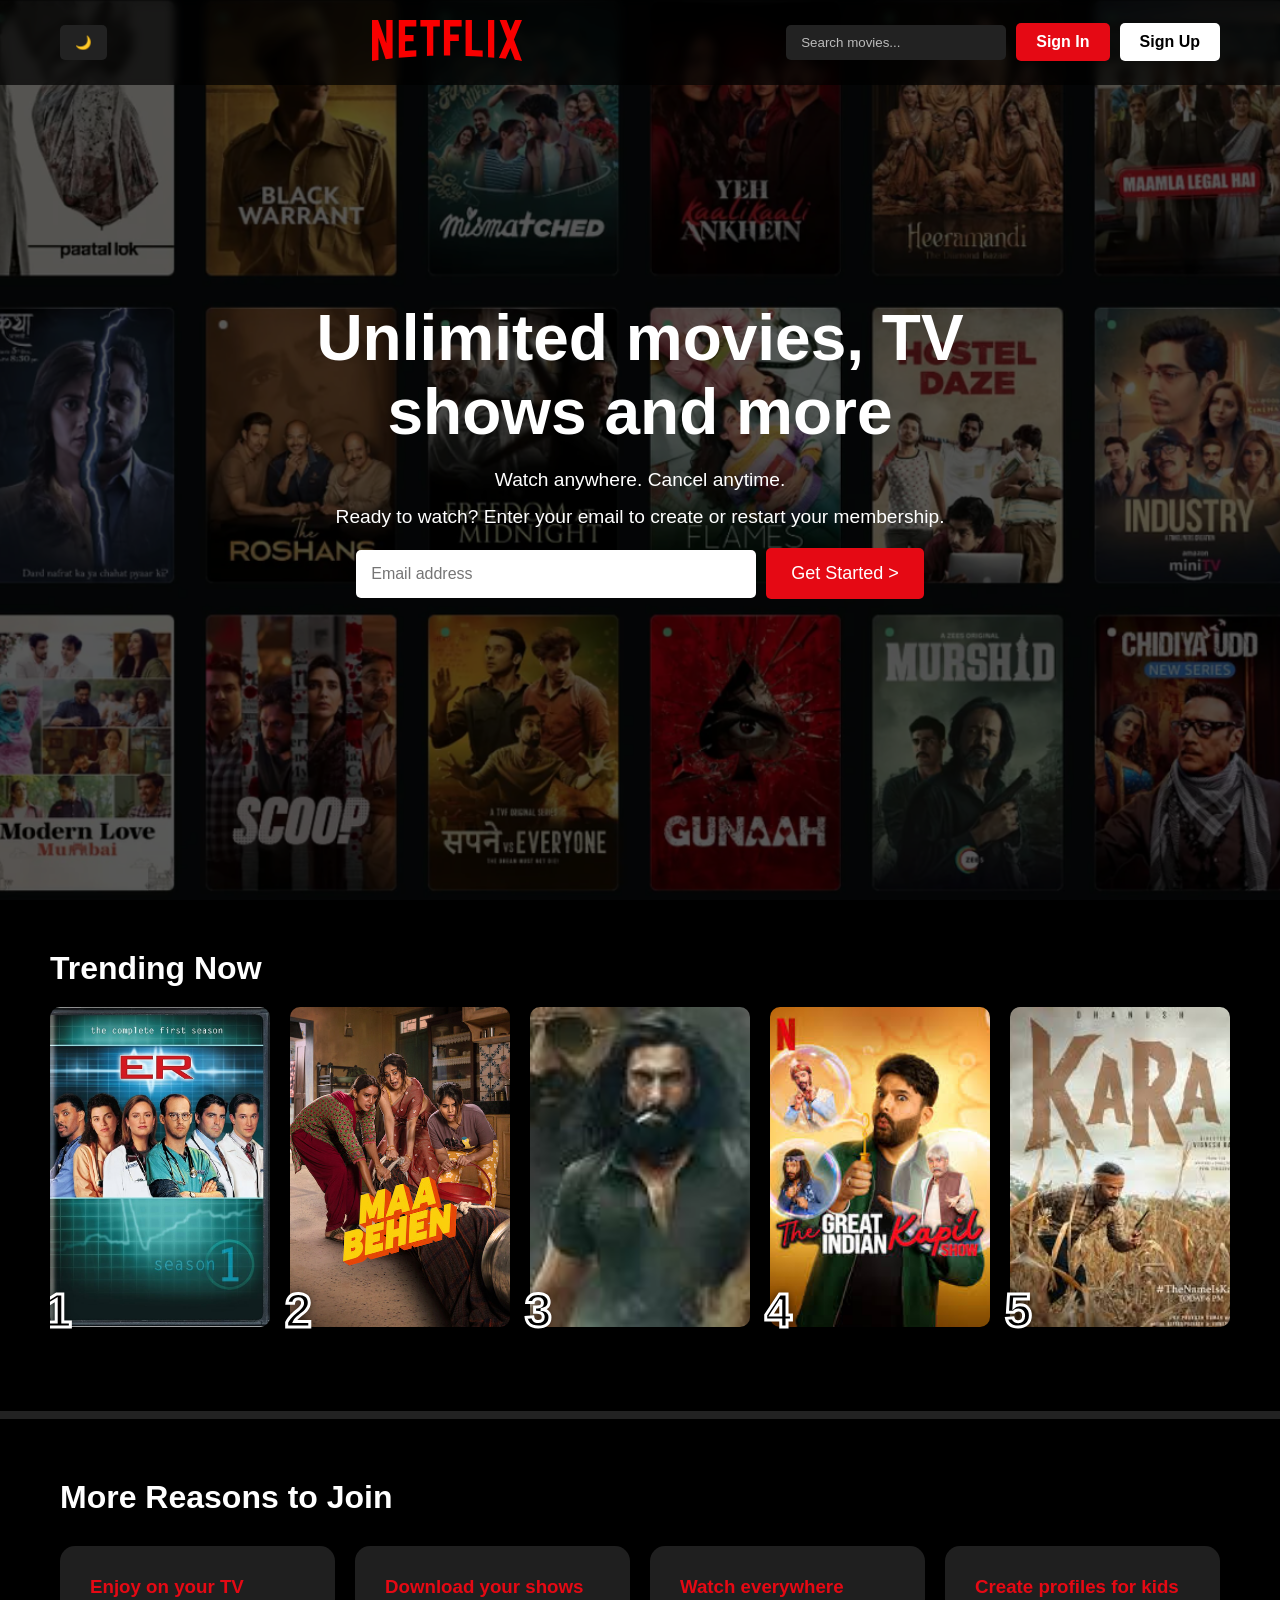
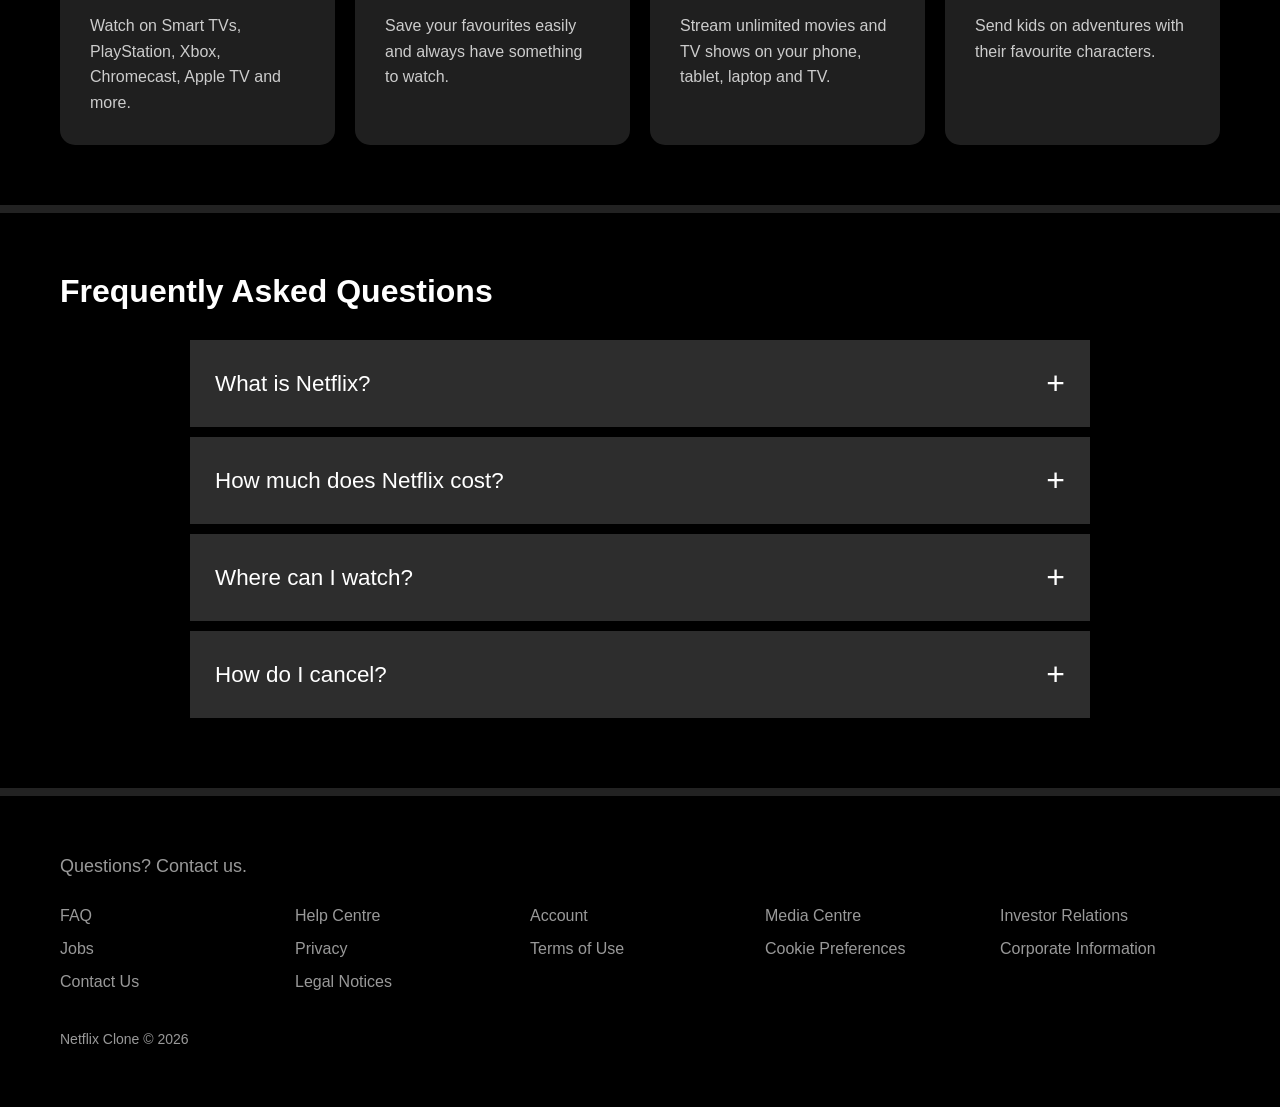
==== index.html @ 56bf60d0 "added new file" ====
<!DOCTYPE html>
<html lang="en">

<head>
    <meta charset="UTF-8">
    <meta name="viewport" content="width=device-width, initial-scale=1.0">

    <title>Netflix Clone</title>

    <link rel="stylesheet" href="style.css">
</head>

<body>

    <!-- Navbar -->

    <nav>
        <button id="themeToggle">
            🌙
        </button>

        <div class="logo">
            <img src="logo.svg">
        </div>

        <div class="right-section">

            <input type="text" id="searchInput" placeholder="Search movies...">

            <a href="signin.html" class="signin">
                Sign In
            </a>

            <a href="signup.html" class="signup">
                Sign Up
            </a>

        </div>

    </nav>

    <!-- Hero Section -->

    <section class="hero">

        <div class="overlay"></div>

        <div class="hero-content">

            <h1>
                Unlimited movies, TV shows and more
            </h1>

            <p>
                Watch anywhere. Cancel anytime.
            </p>

            <p>
                Ready to watch? Enter your email to create or restart your membership.
            </p>

            <div class="email-box">

                <input type="email" placeholder="Email address">

                <button>
                    Get Started >
                </button>

            </div>

        </div>

    </section>

    <!-- Movies Section -->

    <section class="movies-section">

        <h2>Trending Now</h2>

        <div class="movies">
            <div class="movies">

                <div class="movie-card" data-title="ER">
                    <span class="rank">1</span>
                    <img src="movie1.jpg">
                </div>

                <div class="movie-card" data-title="Maa behen">
                    <span class="rank">2</span>
                    <img src="movie2.jpg">
                </div>

                <div class="movie-card" data-title="dhurandar">
                    <span class="rank">3</span>
                    <img src="dhurandar.jpg">
                </div>

                <div class="movie-card" data-title="kapil">
                    <span class="rank">4</span>
                    <img src="kapil.jpg">
                </div>

                <div class="movie-card" data-title="kara">
                    <span class="rank">5</span>
                    <img src="kara.jpg">
                </div>

                <div class="movie-card" data-title="Teach you a lesson">
                    <span class="rank">6</span>
                    <img src="tyal.jpg">
                </div>

                <div class="movie-card" data-title="youth">
                    <span class="rank">7</span>
                    <img src="youth.jpg">
                </div>

            </div>
        </div>


    </section>
    <!-- More Reasons to Join -->

    <section class="reasons-section">

        <h2>More Reasons to Join</h2>

        <div class="reasons-container">

            <div class="reason-card">
                <h3>Enjoy on your TV</h3>
                <p>
                    Watch on Smart TVs, PlayStation, Xbox,
                    Chromecast, Apple TV and more.
                </p>
            </div>

            <div class="reason-card">
                <h3>Download your shows</h3>
                <p>
                    Save your favourites easily and
                    always have something to watch.
                </p>
            </div>

            <div class="reason-card">
                <h3>Watch everywhere</h3>
                <p>
                    Stream unlimited movies and TV
                    shows on your phone, tablet,
                    laptop and TV.
                </p>
            </div>

            <div class="reason-card">
                <h3>Create profiles for kids</h3>
                <p>
                    Send kids on adventures with
                    their favourite characters.
                </p>
            </div>

        </div>

    </section>


    <!-- FAQ Section -->

    <section class="faq-section">

        <h2>Frequently Asked Questions</h2>

        <div class="faq">

            <div class="faq-item">

                <button class="faq-question">
                    What is Netflix?
                    <span>+</span>
                </button>

                <div class="faq-answer">
                    <p>
                        Netflix is a streaming service that offers movies,
                        TV shows, documentaries and more.
                    </p>
                </div>

            </div>

            <div class="faq-item">

                <button class="faq-question">
                    How much does Netflix cost?
                    <span>+</span>
                </button>

                <div class="faq-answer">
                    <p>
                        Watch Netflix on your smartphone, TV, laptop,
                        and tablet for one fixed monthly fee.
                    </p>
                </div>

            </div>

            <div class="faq-item">

                <button class="faq-question">
                    Where can I watch?
                    <span>+</span>
                </button>

                <div class="faq-answer">
                    <p>
                        Watch anywhere, anytime on an unlimited number
                        of devices.
                    </p>
                </div>

            </div>

            <div class="faq-item">

                <button class="faq-question">
                    How do I cancel?
                    <span>+</span>
                </button>

                <div class="faq-answer">
                    <p>
                        Netflix is flexible. There are no contracts and
                        no cancellation fees.
                    </p>
                </div>

            </div>

        </div>

    </section>

    <!-- Footer -->

    <footer>

        <p class="footer-top">
            Questions? Contact us.
        </p>

        <div class="footer-links">

            <a href="#">FAQ</a>
            <a href="#">Help Centre</a>
            <a href="#">Account</a>
            <a href="#">Media Centre</a>

            <a href="#">Investor Relations</a>
            <a href="#">Jobs</a>
            <a href="#">Privacy</a>
            <a href="#">Terms of Use</a>

            <a href="#">Cookie Preferences</a>
            <a href="#">Corporate Information</a>
            <a href="#">Contact Us</a>
            <a href="#">Legal Notices</a>

        </div>

        <p class="footer-bottom">
            Netflix Clone © 2026
        </p>

    </footer>

    <script src="script.js"></script>
</body>

</html>
---- style.css ----
* {
    margin: 0;
    padding: 0;
    box-sizing: border-box;
    font-family: Arial, sans-serif;
}

body {
    background: #000;
    color: white;
    overflow-x: hidden;
}

/* NAVBAR */

nav {
    position: fixed;
    top: 0;
    left: 0;
    width: 100%;
    padding: 20px 60px;

    display: flex;
    justify-content: space-between;
    align-items: center;

    z-index: 1000;

    background: rgba(0, 0, 0, 0.7);
    backdrop-filter: blur(5px);
}

.logo {
    filter: brightness(0) saturate(100%) invert(16%) sepia(95%) saturate(7486%) hue-rotate(356deg) brightness(91%) contrast(116%);
}

.logo img {
    width: 150px;
    fill: #e50914;
}

.buttons {
    display: flex;
    gap: 10px;
}

.right-section {
    display: flex;
    align-items: center;
    gap: 10px;
}

#themeToggle {

    background: #222;

    color: white;

    border: none;

    padding: 10px 15px;

    border-radius: 5px;

    cursor: pointer;
}

#searchInput {

    padding: 10px 15px;

    border: none;
    border-radius: 5px;

    outline: none;

    width: 220px;

    background: #222;
    color: white;
}

#searchInput::placeholder {
    color: #bbb;
}

.signin,
.signup {
    text-decoration: none;

    padding: 10px 20px;

    border-radius: 5px;

    font-weight: bold;

    transition: 0.3s;
}

.signin {
    background: #e50914;
    color: white;
}

.signup {
    background: white;
    color: black;
}

.signin:hover {
    background: #c40812;
}

.signup:hover {
    background: #e6e6e6;
}

/* HERO */

.hero {

    height: 100vh;

    background-image: url("background.png");
    background-size: cover;
    background-position: center;

    display: flex;
    justify-content: center;
    align-items: center;

    position: relative;
}

.overlay {
    position: absolute;
    top: 0;
    left: 0;
    width: 100%;
    height: 100%;
    background: rgba(0, 0, 0, 0.65);
}

.hero-content {

    position: relative;
    z-index: 2;

    text-align: center;
    max-width: 800px;
    padding: 20px;
}

.hero-content h1 {
    font-size: 4rem;
    margin-bottom: 20px;
}

.hero-content p {
    font-size: 1.2rem;
    margin-bottom: 15px;
}

.email-box {
    display: flex;
    justify-content: center;
    align-items: center;
    gap: 10px;
    margin-top: 20px;
    flex-wrap: wrap;
}

.email-box input {
    width: 100%;
    max-width: 400px;
    padding: 15px;
    border: none;
    border-radius: 5px;
    font-size: 16px;
}

.email-box button {
    padding: 15px 25px;
    border: none;
    border-radius: 5px;
    background: #e50914;
    color: white;
    font-size: 18px;
    cursor: pointer;
}

@media (max-width: 768px) {

    .email-box {
        flex-direction: column;
        width: 100%;
    }

    .email-box input {
        width: 90%;
        max-width: none;
    }

    .email-box button {
        width: 90%;
    }

    .hero-content h1 {
        font-size: 2.2rem;
    }

    .hero-content p {
        font-size: 1rem;
    }
}

.movie-card {
    position: relative;
    flex-shrink: 0;
}

.movie-card img {
    width: 220px;
    height: 320px;
    object-fit: cover;
    border-radius: 10px;
    transition: 0.4s;
}

.movie-card img:hover {
    transform: scale(1.08);
}

.rank {
    position: absolute;
    left: -15px;
    bottom: -15px;

    font-size: 6rem;
    font-weight: 900;

    color: black;
    -webkit-text-stroke: 2px white;

    z-index: 2;
    pointer-events: none;
}

.rank {
    position: absolute;
    left: -5px;
    bottom: -7px;

    font-size: 3rem;
    font-weight: 900;
    color: #000;
    -webkit-text-stroke: 3px #fff;

    text-shadow:
        0 0 10px rgba(0, 0, 0, 0.8);

    z-index: 2;
}

@media(max-width:768px) {

    .rank {
        font-size: 4rem;
        left: -5px;
        bottom: -7px;
    }

}

/* MOVIES SECTION */

.movies-section {

    padding: 50px;
}

.movies-section h2 {

    font-size: 2rem;
    margin-bottom: 20px;
}

/* HORIZONTAL SCROLL */

.movies {

    display: flex;
    gap: 20px;

    overflow-x: auto;
    scroll-behavior: smooth;

    padding-bottom: 15px;
}

.movies::-webkit-scrollbar {
    height: 8px;
}

.movies::-webkit-scrollbar-thumb {
    background: #e50914;
    border-radius: 10px;
}

.movies img {

    width: 220px;
    height: 320px;

    object-fit: cover;

    border-radius: 10px;

    transition: 0.4s;
    cursor: pointer;
}

.movies img:hover {

    transform: scale(1.08);
}

/* MOBILE */

@media(max-width:768px) {

    nav {
        padding: 15px 20px;
    }

    .logo img {
        width: 110px;
    }

    .hero-content h1 {
        font-size: 2.2rem;
    }

    .email-box {
        flex-direction: column;
        align-items: center;
    }

    .email-box input {
        width: 90%;
    }

    .movies-section {
        padding: 20px;
    }

    .movies img {
        width: 170px;
        height: 250px;
    }

}

/* =========================
   MORE REASONS TO JOIN
========================= */

section {
    background: #000;
}

.reasons-section {
    padding: 60px;
    border-top: 8px solid #222;
}

.reasons-section h2 {
    font-size: 2rem;
    margin-bottom: 30px;
}

.reasons-container {
    display: grid;
    grid-template-columns: repeat(auto-fit, minmax(250px, 1fr));
    gap: 20px;
}

.reason-card {
    background: #1f1f1f;
    padding: 30px;
    border-radius: 15px;
    transition: 0.3s;
}

.reason-card:hover {
    transform: translateY(-8px);
}

.reason-card h3 {
    margin-bottom: 15px;
    color: #e50914;
}

.reason-card p {
    color: #ccc;
    line-height: 1.6;
}


/* =========================
   FAQ SECTION
========================= */

.faq-section {
    padding: 60px;
    border-top: 8px solid #222;
}

.faq-section h2 {
    font-size: 2rem;
    margin-bottom: 30px;
}

.faq-box {
    background: #2d2d2d;
    padding: 25px;
    margin-bottom: 10px;

    display: flex;
    justify-content: space-between;
    align-items: center;

    font-size: 1.3rem;
    cursor: pointer;

    transition: 0.3s;
}

.faq-box:hover {
    background: #414141;
}

.faq {
    max-width: 900px;
    margin: auto;
}

.faq-item {
    margin-bottom: 10px;
}

.faq-question {

    width: 100%;

    background: #2d2d2d;
    color: white;

    border: none;

    padding: 25px;

    font-size: 1.4rem;

    text-align: left;

    cursor: pointer;

    display: flex;
    justify-content: space-between;
    align-items: center;

    transition: 0.3s;
}

.faq-question:hover {
    background: #414141;
}

.faq-answer {

    background: #2d2d2d;

    max-height: 0;
    overflow: hidden;

    transition: max-height 0.4s ease;

}

.faq-answer p {
    padding: 25px;
    line-height: 1.7;
    font-size: 1.1rem;
}

.faq-item.active .faq-answer {
    max-height: 200px;
}

.faq-item.active .faq-question span {
    transform: rotate(45deg);
}

.faq-question span {
    font-size: 2rem;
    transition: 0.3s;
}


/* =========================
   FOOTER
========================= */

footer {
    border-top: 8px solid #222;
    padding: 60px;
    color: #999;
}

.footer-top {
    margin-bottom: 30px;
    font-size: 18px;
}

.footer-links {

    display: grid;

    grid-template-columns:
        repeat(auto-fit, minmax(200px, 1fr));

    gap: 15px;
}

.footer-links a {
    color: #999;
    text-decoration: none;
}

.footer-links a:hover {
    text-decoration: underline;
}

.footer-bottom {
    margin-top: 40px;
    font-size: 14px;
}

body.light-mode {

    background: white;
    color: black;
}

body.light-mode .movies-section,
body.light-mode .reasons-section,
body.light-mode .faq-section,
body.light-mode footer {
    background: white;
    color: black;
}

body.light-mode .hero-content h1,
body.light-mode .hero-content p {
    color: white;
}

body.light-mode .reason-card {

    background: #f2f2f2;
    color: black;
}

body.light-mode .faq-question {

    background: #e5e5e5;
    color: black;
}

body.light-mode .faq-answer {

    background: #f5f5f5;
    color: black;
}

body.light-mode footer {

    background: white;
    color: black;
}

body.light-mode .reason-card h3 {
    color: rgb(218, 10, 10);
}

body.light-mode .reason-card p {
    color: black;
}
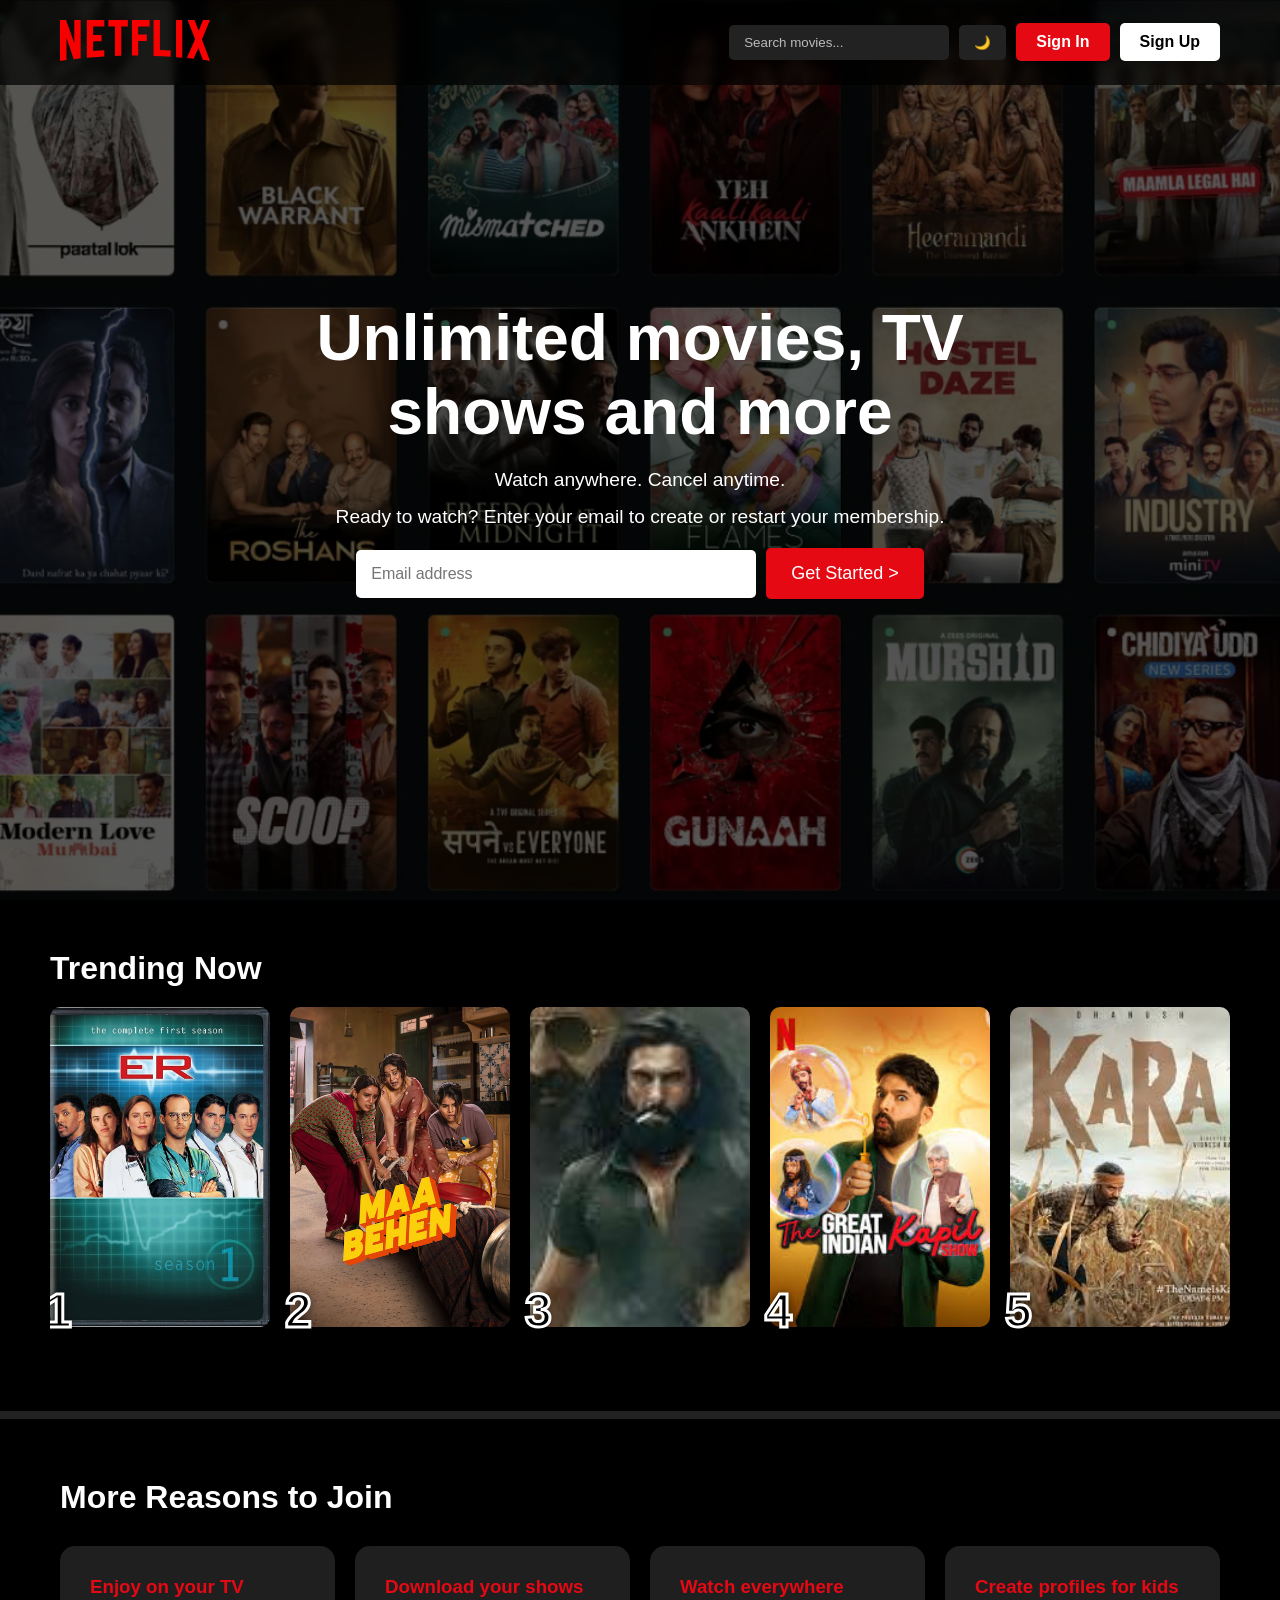
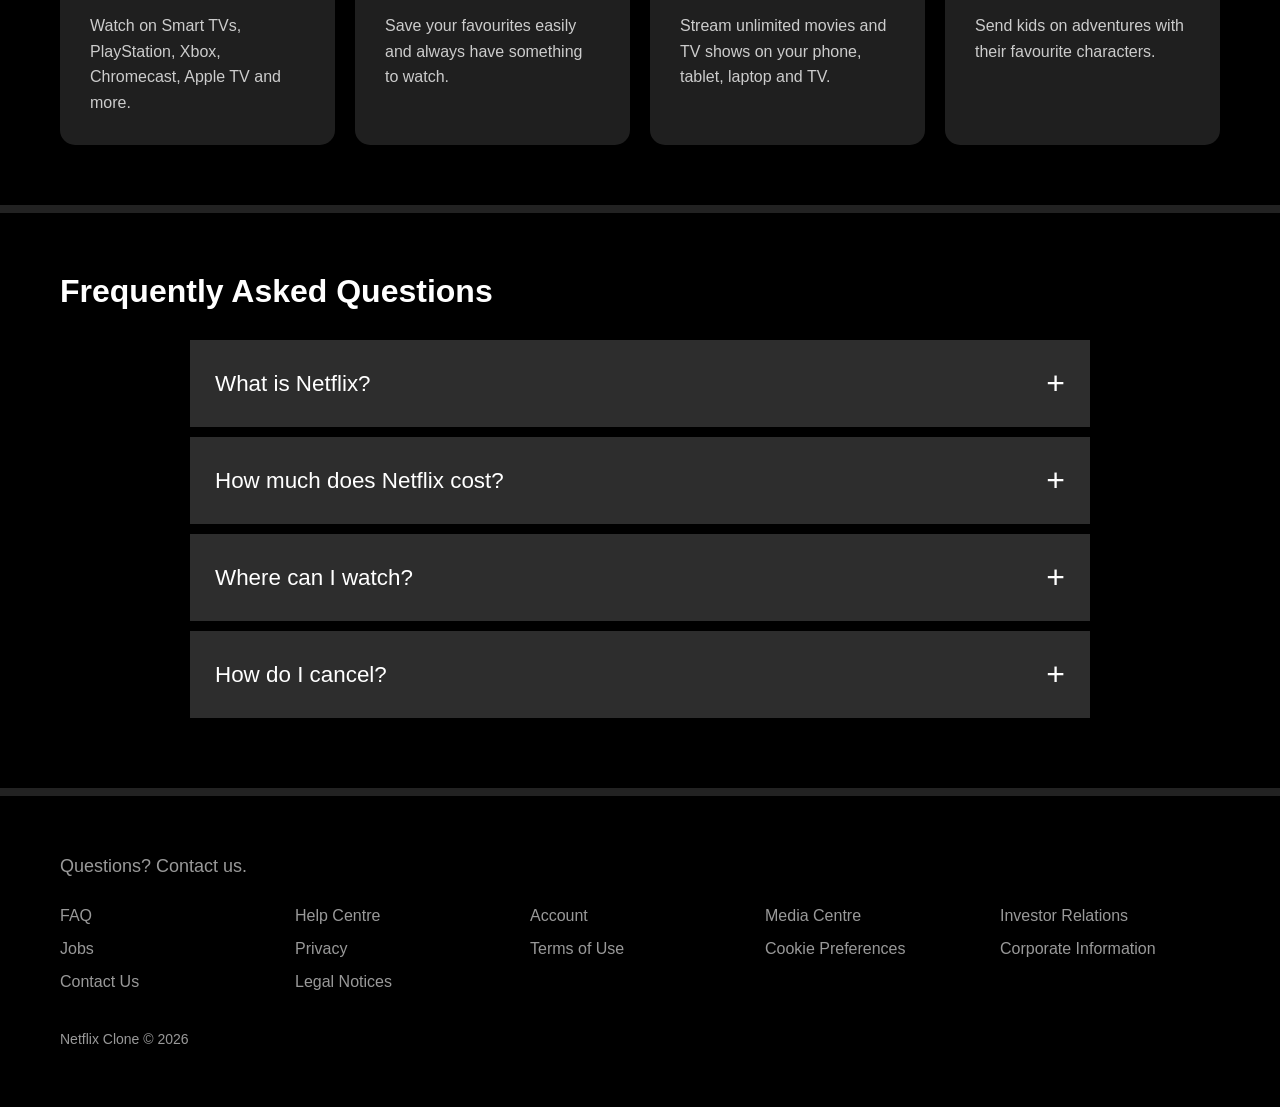
==== commit cf98e8f0: "updating netlix" ====
--- a/index.html
+++ b/index.html
@@ -15,17 +15,22 @@
     <!-- Navbar -->
 
     <nav>
-        <button id="themeToggle">
-            🌙
-        </button>
 
         <div class="logo">
-            <img src="logo.svg">
-        </div>
-
-        <div class="right-section">
+            <img src="logo.svg" alt="">
+        </div>
+
+        <div class="hamburger" id="hamburger">
+            &#9776;
+        </div>
+
+        <div class="right-section" id="navMenu">
 
             <input type="text" id="searchInput" placeholder="Search movies...">
+
+            <button id="themeToggle">
+                🌙
+            </button>
 
             <a href="signin.html" class="signin">
                 Sign In
--- a/style.css
+++ b/style.css
@@ -5,6 +5,7 @@
     font-family: Arial, sans-serif;
 }
 
+/*test update*/
 body {
     background: #000;
     color: white;
@@ -28,6 +29,58 @@
 
     background: rgba(0, 0, 0, 0.7);
     backdrop-filter: blur(5px);
+}
+
+.hamburger {
+    display: none;
+    font-size: 2rem;
+    cursor: pointer;
+    color: white;
+}
+
+/* Mobile Navbar */
+
+@media(max-width:768px) {
+
+    .hamburger {
+        display: block;
+    }
+
+    .right-section {
+
+        position: absolute;
+
+        top: 80px;
+        right: 0;
+
+        width: 250px;
+
+        background: rgba(0, 0, 0, 0.95);
+
+        display: flex;
+        flex-direction: column;
+
+        padding: 20px;
+
+        gap: 15px;
+
+        transform: translateX(100%);
+        transition: 0.4s;
+    }
+
+    .right-section.active {
+        transform: translateX(0);
+    }
+
+    #searchInput {
+        width: 100%;
+    }
+
+    .signin,
+    .signup {
+        text-align: center;
+    }
+
 }
 
 .logo {
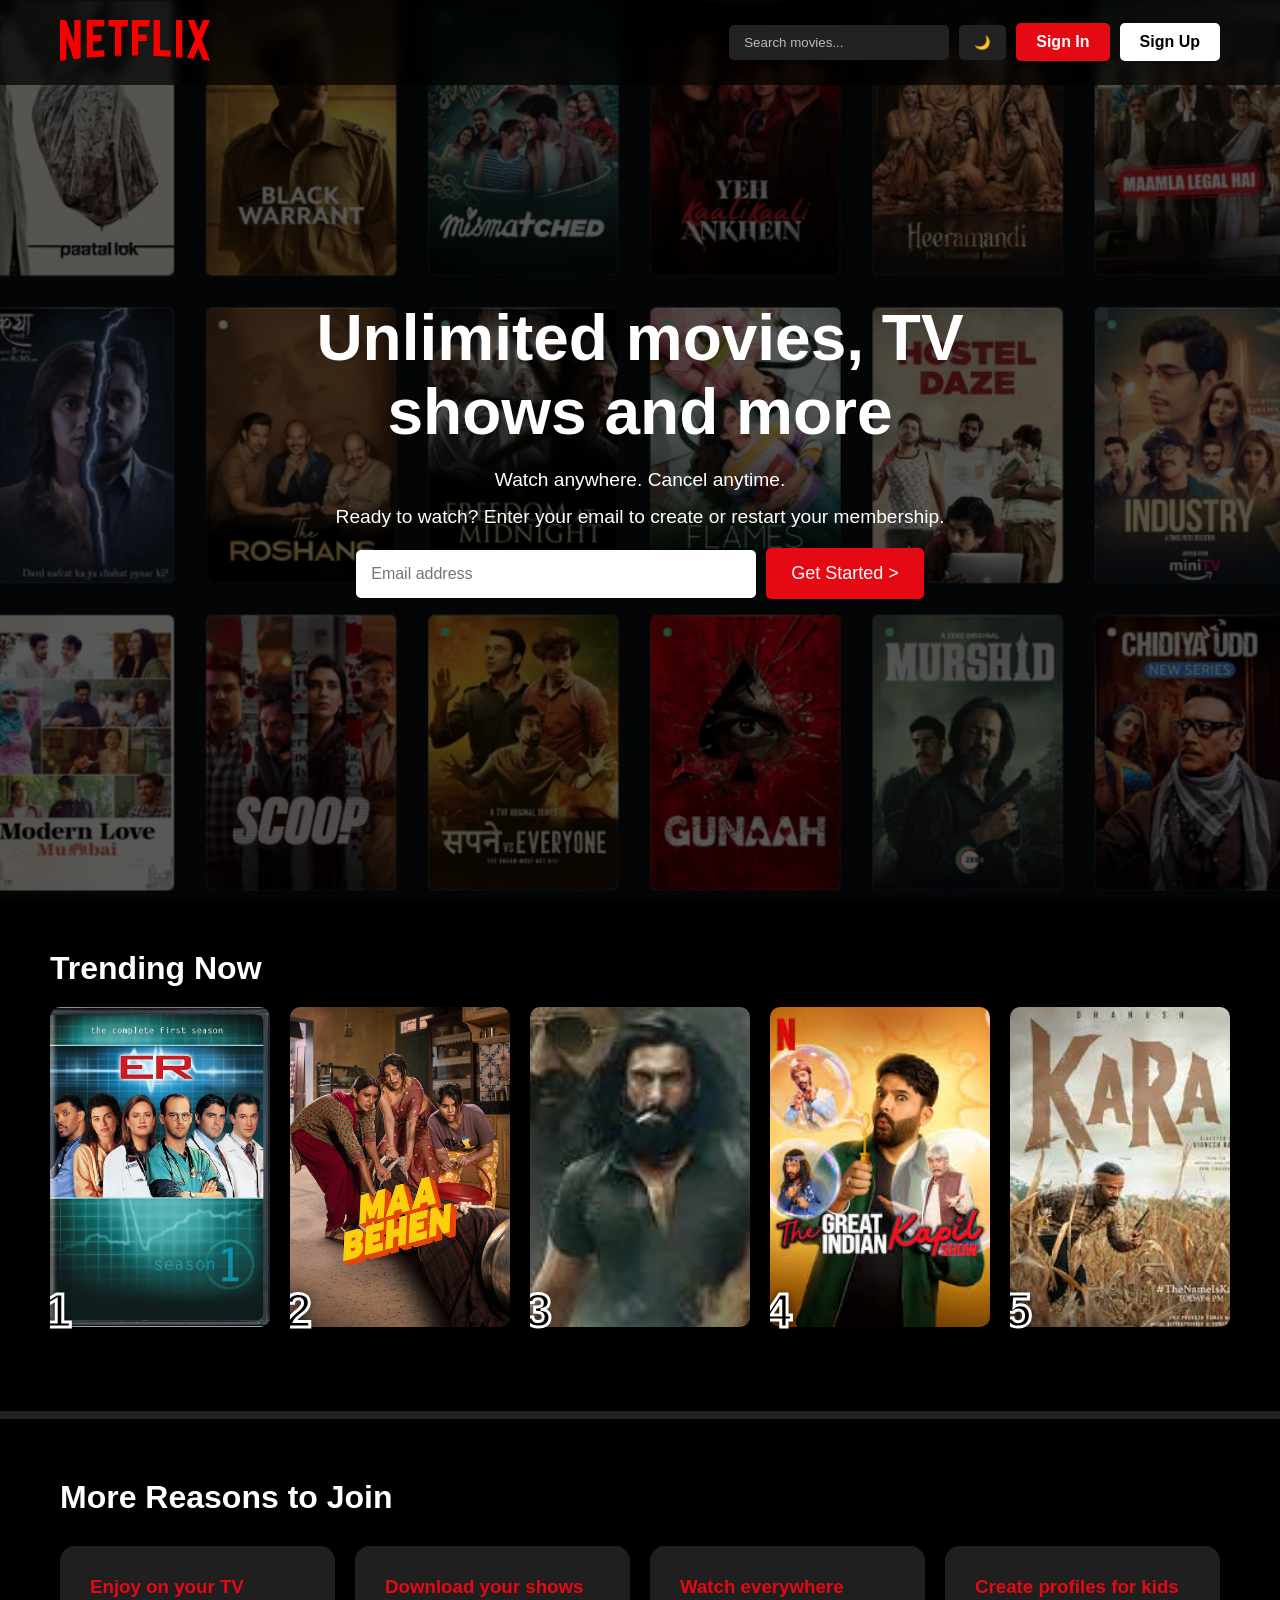
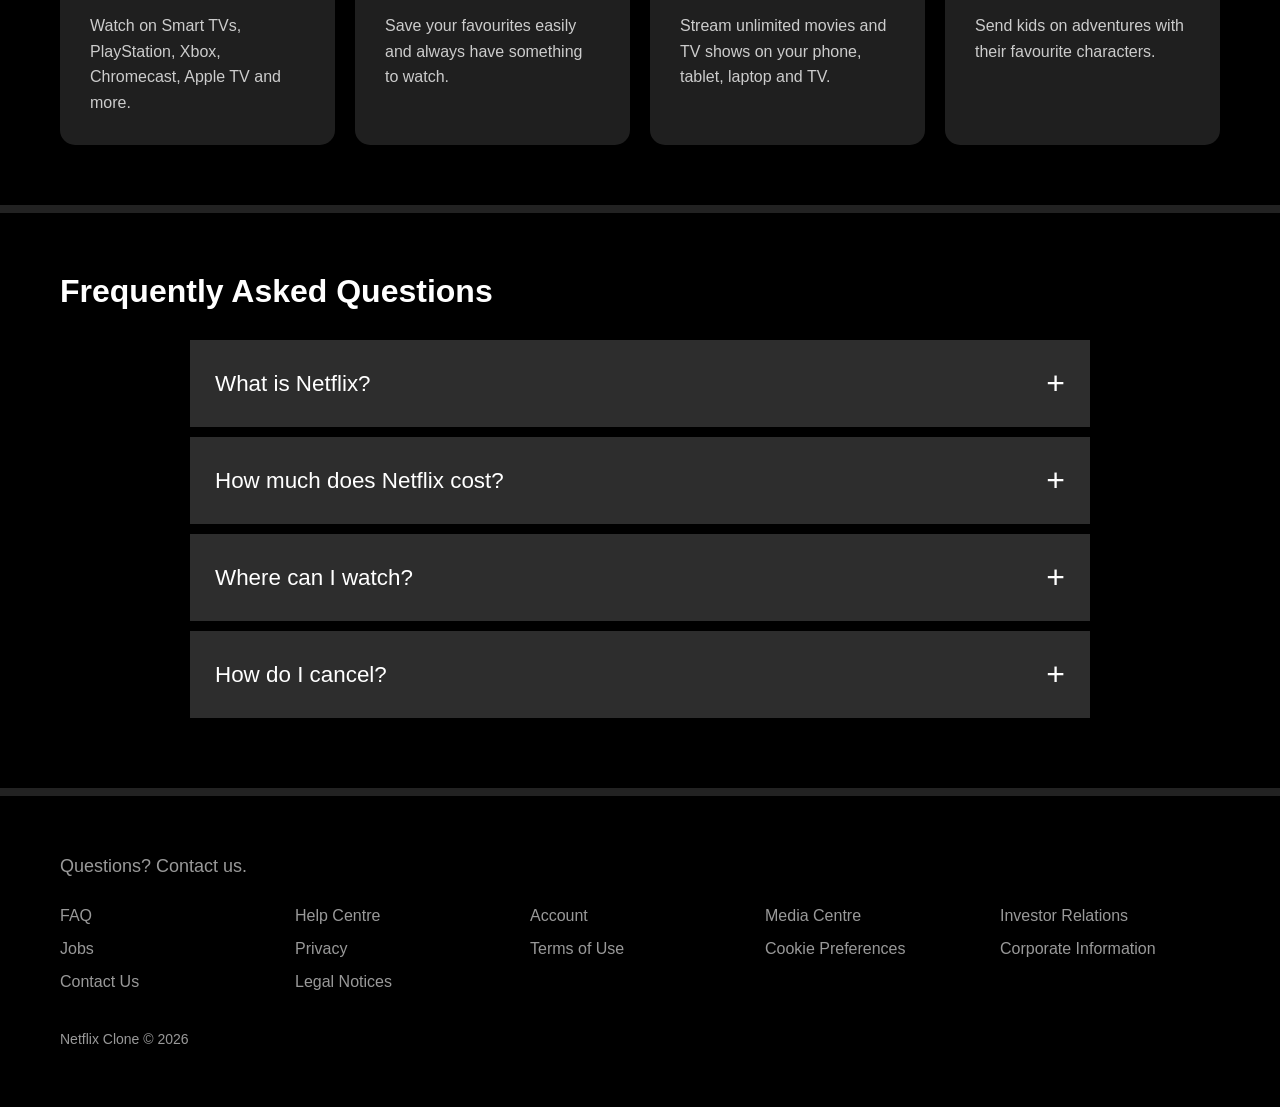
==== commit a81e28c6: "echance netflix" ====
--- a/index.html
+++ b/index.html
@@ -87,39 +87,82 @@
         <div class="movies">
             <div class="movies">
 
-                <div class="movie-card" data-title="ER">
+                <div class="movie-card" data-title="ER" data-description="A suspense Movie about the doctors."
+                    data-image="movie1.jpg">
                     <span class="rank">1</span>
                     <img src="movie1.jpg">
-                </div>
-
-                <div class="movie-card" data-title="Maa behen">
+                    <div class="movie-info">
+                        <h3>ER</h3>
+                        <p>⭐ 8.5</p>
+                        <p>Drama • Medical</p>
+                        <button>▶ Play</button>
+                    </div>
+                </div>
+
+                <div class="movie-card" data-title="Maa behen"
+                    data-description="An funny and entertaining Movie about Maa-Behen" data-image="movie2.jpg">
                     <span class="rank">2</span>
                     <img src="movie2.jpg">
-                </div>
-
-                <div class="movie-card" data-title="dhurandar">
+                    <div class="movie-info">
+                        <h3>Maa behen</h3>
+                        <p>⭐ 7.9</p>
+                        <button>▶ Play</button>
+                    </div>
+                </div>
+
+                <div class="movie-card" data-title="dhurandar"
+                    data-description="An action thriller movie based on reality" data-image="dhurandar.jpg">
                     <span class="rank">3</span>
                     <img src="dhurandar.jpg">
-                </div>
-
-                <div class="movie-card" data-title="kapil">
+                    <div class="movie-info">
+                        <h3>Dhurandar</h3>
+                        <p>⭐ 9.4</p>
+                        <button>▶ Play</button>
+                    </div>
+                </div>
+
+                <div class="movie-card" data-title="kapil" data-description="A comedy based movie"
+                    data-image="kapil.jpg">
                     <span class="rank">4</span>
                     <img src="kapil.jpg">
-                </div>
-
-                <div class="movie-card" data-title="kara">
+                    <div class="movie-info">
+                        <h3>kapil sharma show</h3>
+                        <p>⭐ 8.9</p>
+                        <button>▶ Play</button>
+                    </div>
+                </div>
+
+                <div class="movie-card" data-title="kara" data-description="A thriller suspense movie of an person"
+                    data-image="kara.jpg">
                     <span class="rank">5</span>
                     <img src="kara.jpg">
-                </div>
-
-                <div class="movie-card" data-title="Teach you a lesson">
+                    <div class="movie-info">
+                        <h3>kara</h3>
+                        <p>⭐ 8.1</p>
+                        <button>▶ Play</button>
+                    </div>
+                </div>
+
+                <div class="movie-card" data-title="Teach you a lesson" data-description="A Korean drama punch movie"
+                    data-image="tyal.jpg">
                     <span class="rank">6</span>
                     <img src="tyal.jpg">
-                </div>
-
-                <div class="movie-card" data-title="youth">
+                    <div class="movie-info">
+                        <h3>Teach you a lesson</h3>
+                        <p>⭐ 8.3</p>
+                        <button>▶ Play</button>
+                    </div>
+                </div>
+
+                <div class="movie-card" data-title="youth" data-description="A family-friendly funny movie"
+                    data-image="youth.jpg">
                     <span class="rank">7</span>
                     <img src="youth.jpg">
+                    <div class="movie-info">
+                        <h3>Youth</h3>
+                        <p>⭐ 7.2</p>
+                        <button>▶ Play</button>
+                    </div>
                 </div>
 
             </div>
@@ -282,7 +325,28 @@
 
     </footer>
 
+    <!--modal-->
+    <div class="modal" id="movieModal">
+
+        <div class="modal-content">
+
+            <span class="close-btn">&times;</span>
+
+            <img id="modalImage" class="modal-banner" src="" alt="">
+
+            <div class="modal-info">
+
+                <h2 id="movieTitle"></h2>
+
+                <p id="movieDescription"></p>
+
+            </div>
+
+        </div>
+
+    </div>
     <script src="script.js"></script>
+
 </body>
 
 </html>
--- a/style.css
+++ b/style.css
@@ -284,6 +284,68 @@
     transform: scale(1.08);
 }
 
+.movie-card {
+    position: relative;
+    overflow: hidden;
+}
+
+.movie-info {
+
+    position: absolute;
+    bottom: 0;
+    left: 0;
+
+    width: 100%;
+
+    background: rgba(0, 0, 0, 0.9);
+
+    color: white;
+
+    padding: 15px;
+
+    transform: translateY(100%);
+
+    transition: 0.4s;
+}
+
+.movie-card:hover .movie-info {
+    transform: translateY(0);
+}
+
+.movie-info h3 {
+    margin-bottom: 8px;
+}
+
+.movie-info p {
+    font-size: 14px;
+    margin-bottom: 5px;
+}
+
+.movie-info button {
+
+    margin-top: 10px;
+
+    background: #e50914;
+
+    color: white;
+
+    border: none;
+
+    padding: 8px 15px;
+
+    border-radius: 5px;
+
+    cursor: pointer;
+}
+
+.movie-card img {
+    transition: 0.4s;
+}
+
+.movie-card:hover img {
+    transform: scale(1.1);
+}
+
 .rank {
     position: absolute;
     left: -15px;
@@ -649,4 +711,104 @@
 
 body.light-mode .reason-card p {
     color: black;
+}
+
+.modal {
+    display: none;
+
+    position: fixed;
+    top: 0;
+    left: 0;
+
+    width: 100%;
+    height: 100%;
+
+    background: rgba(0, 0, 0, 0.85);
+
+    justify-content: center;
+    align-items: center;
+
+    z-index: 9999;
+
+    backdrop-filter: blur(5px);
+}
+
+.modal-content {
+
+    width: 90%;
+    max-width: 600px;
+
+    background: #181818;
+
+    color: white;
+
+    border-radius: 15px;
+
+    overflow: hidden;
+
+    position: relative;
+
+    animation: popup 0.3s ease;
+}
+
+@keyframes popup {
+
+    from {
+        transform: scale(0.8);
+        opacity: 0;
+    }
+
+    to {
+        transform: scale(1);
+        opacity: 1;
+    }
+}
+
+.modal-banner {
+
+    width: 100%;
+    height: 250px;
+
+    object-fit: cover;
+}
+
+.modal-info {
+    padding: 25px;
+}
+
+.modal-info h2 {
+
+    font-size: 2rem;
+    margin-bottom: 15px;
+}
+
+.modal-info p {
+
+    color: #d2d2d2;
+    line-height: 1.7;
+}
+
+.close-btn {
+
+    position: absolute;
+
+    top: 15px;
+    right: 20px;
+
+    width: 40px;
+    height: 40px;
+
+    border-radius: 50%;
+
+    background: rgba(0, 0, 0, 0.7);
+
+    color: white;
+
+    display: flex;
+    justify-content: center;
+    align-items: center;
+
+    cursor: pointer;
+
+    font-size: 1.8rem;
 }
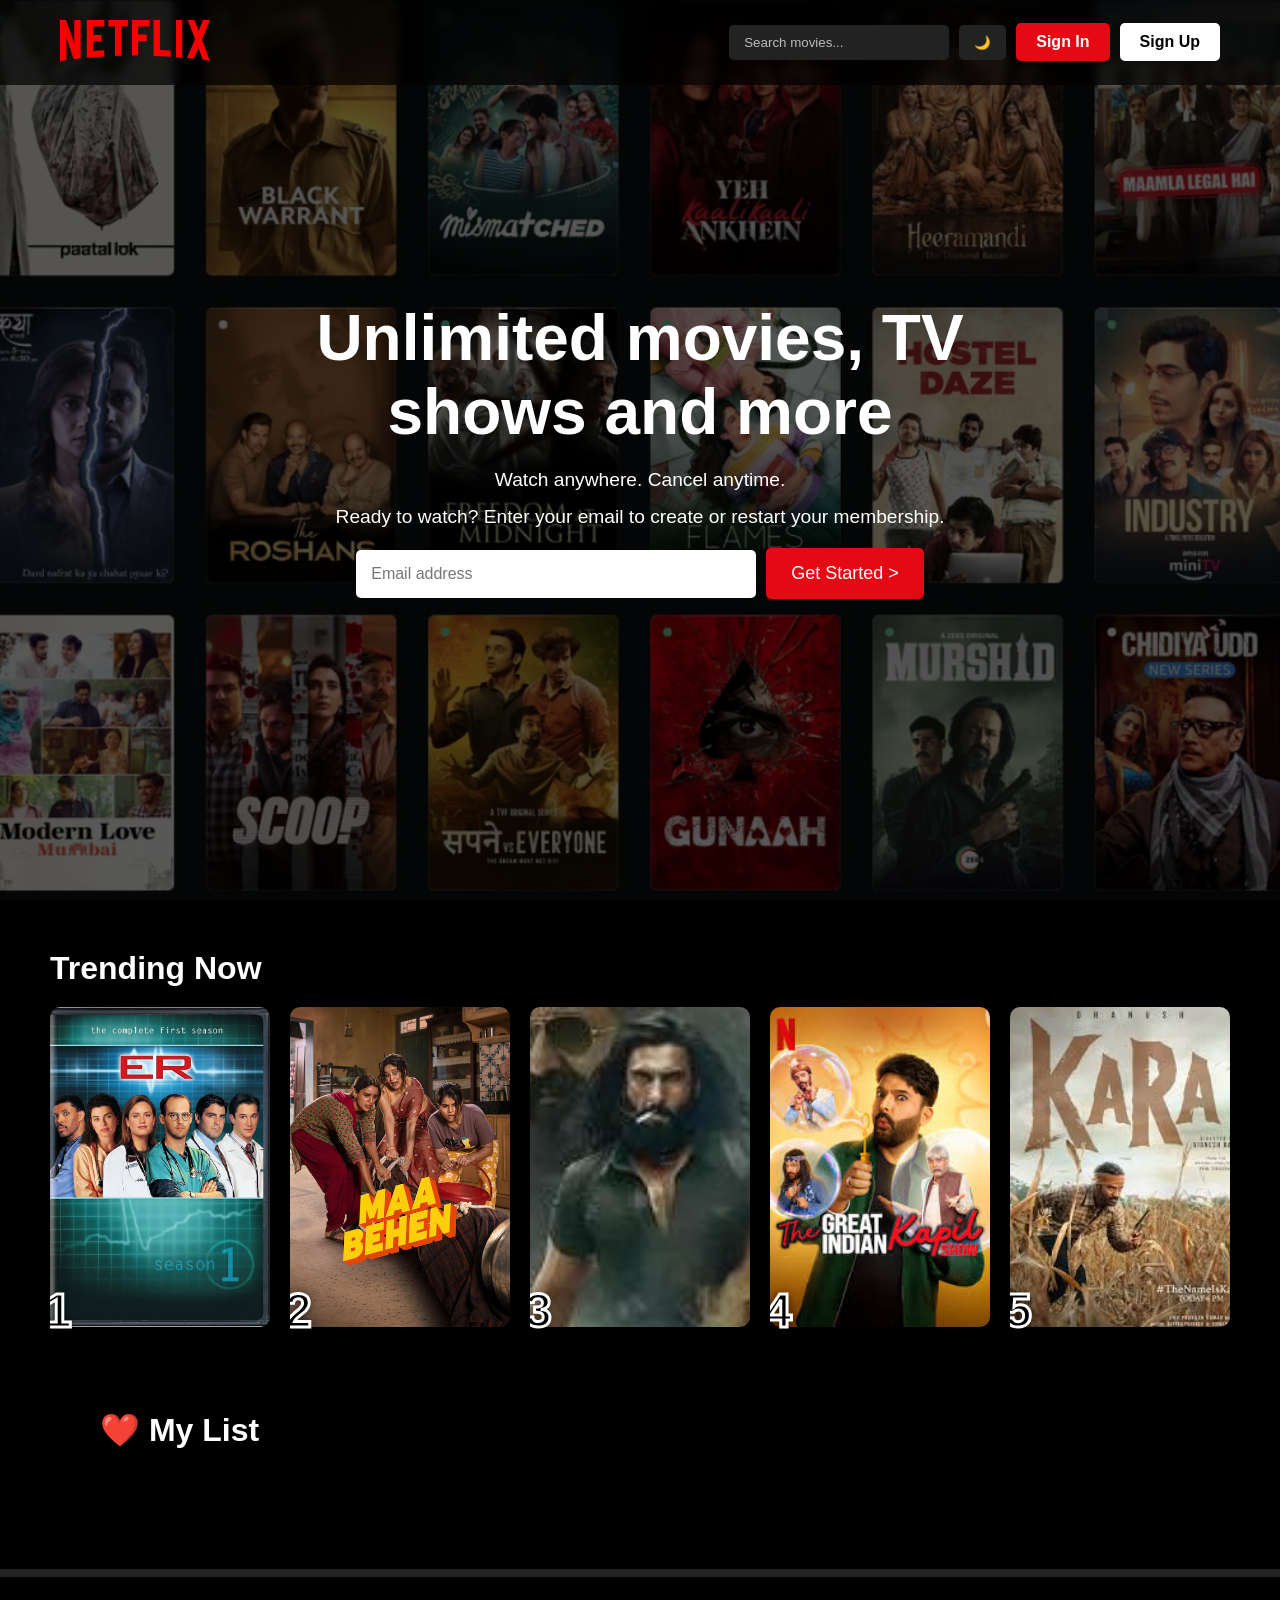
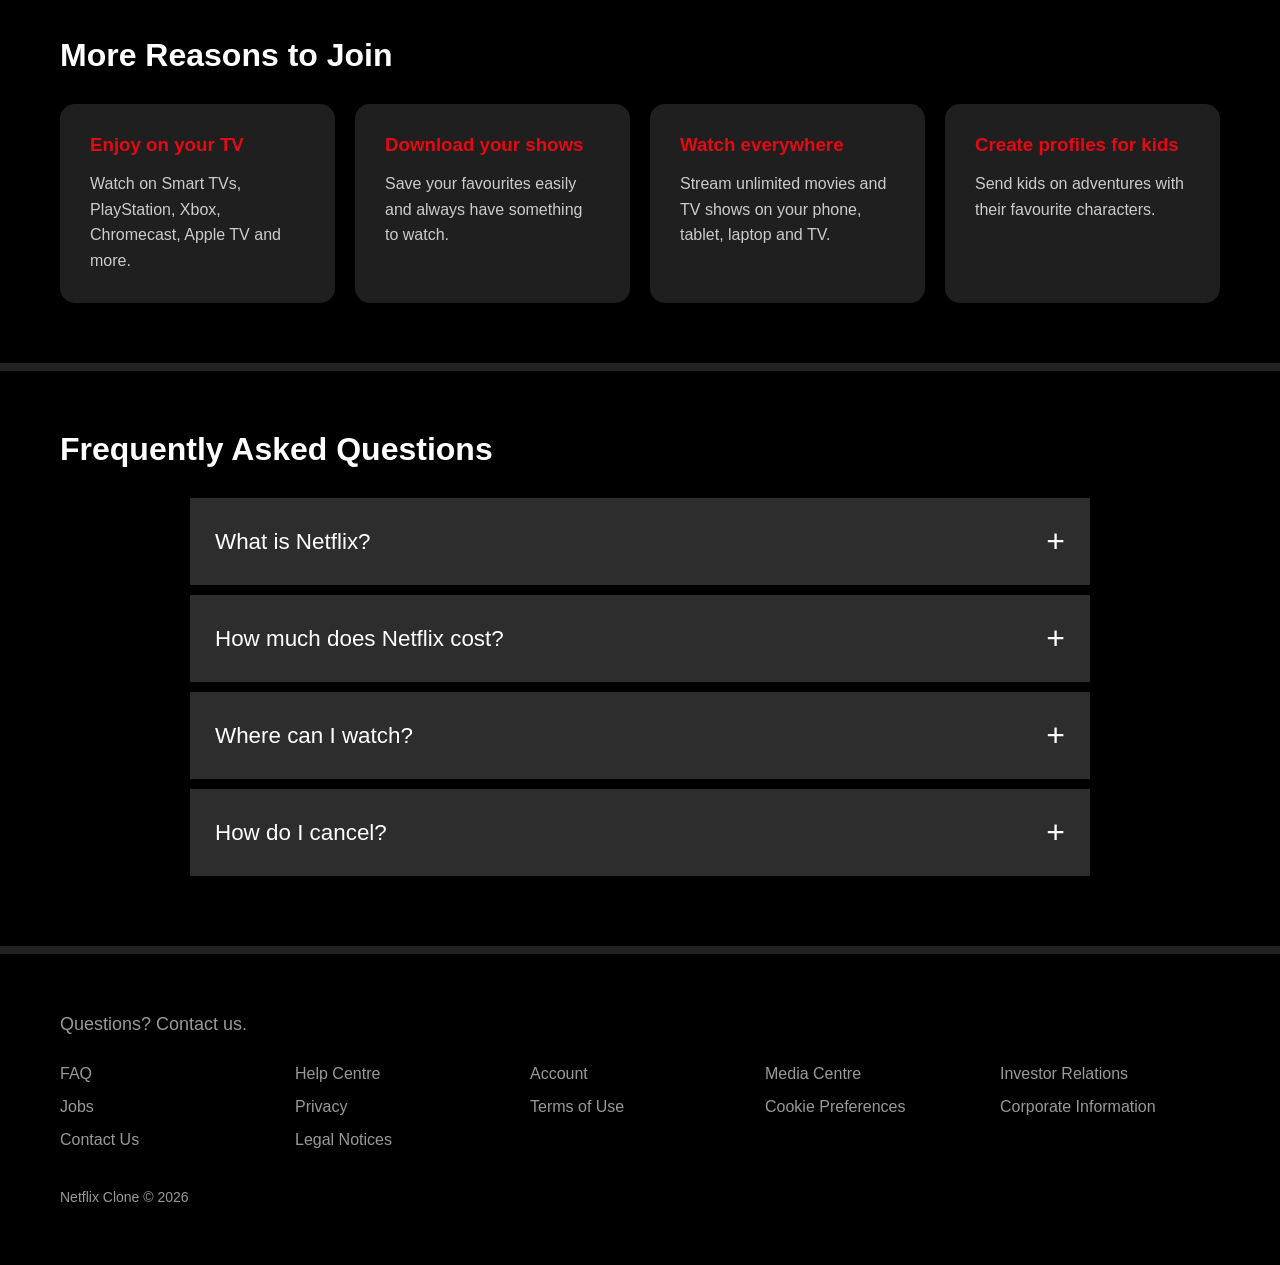
==== commit aeb88f65: "updating file" ====
--- a/index.html
+++ b/index.html
@@ -96,6 +96,9 @@
                         <p>⭐ 8.5</p>
                         <p>Drama • Medical</p>
                         <button>▶ Play</button>
+                        <button class="fav-btn">
+                            ❤️ My List
+                        </button>
                     </div>
                 </div>
 
@@ -107,6 +110,9 @@
                         <h3>Maa behen</h3>
                         <p>⭐ 7.9</p>
                         <button>▶ Play</button>
+                        <button class="fav-btn">
+                            ❤️ My List
+                        </button>
                     </div>
                 </div>
 
@@ -118,6 +124,9 @@
                         <h3>Dhurandar</h3>
                         <p>⭐ 9.4</p>
                         <button>▶ Play</button>
+                        <button class="fav-btn">
+                            ❤️ My List
+                        </button>
                     </div>
                 </div>
 
@@ -129,6 +138,9 @@
                         <h3>kapil sharma show</h3>
                         <p>⭐ 8.9</p>
                         <button>▶ Play</button>
+                        <button class="fav-btn">
+                            ❤️ My List
+                        </button>
                     </div>
                 </div>
 
@@ -140,6 +152,9 @@
                         <h3>kara</h3>
                         <p>⭐ 8.1</p>
                         <button>▶ Play</button>
+                        <button class="fav-btn">
+                            ❤️ My List
+                        </button>
                     </div>
                 </div>
 
@@ -151,6 +166,9 @@
                         <h3>Teach you a lesson</h3>
                         <p>⭐ 8.3</p>
                         <button>▶ Play</button>
+                        <button class="fav-btn">
+                            ❤️ My List
+                        </button>
                     </div>
                 </div>
 
@@ -162,12 +180,24 @@
                         <h3>Youth</h3>
                         <p>⭐ 7.2</p>
                         <button>▶ Play</button>
-                    </div>
-                </div>
-
-            </div>
-        </div>
-
+                        <button class="fav-btn">
+                            ❤️ My List
+                        </button>
+                    </div>
+                </div>
+
+            </div>
+        </div>
+
+        <section class="my-list-section">
+
+            <h2>❤️ My List</h2>
+
+            <div id="myListContainer">
+
+            </div>
+
+        </section>
 
     </section>
     <!-- More Reasons to Join -->
--- a/style.css
+++ b/style.css
@@ -346,6 +346,48 @@
     transform: scale(1.1);
 }
 
+.fav-btn {
+
+    margin-top: 10px;
+
+    width: 100%;
+
+    background: #333;
+
+    color: white;
+
+    border: none;
+
+    padding: 10px;
+
+    border-radius: 5px;
+
+    cursor: pointer;
+
+    transition: 0.3s;
+}
+
+.fav-btn:hover {
+    background: #555;
+}
+
+.my-list-section {
+    padding: 50px;
+}
+
+#myListContainer {
+    display: flex;
+    gap: 20px;
+
+    overflow-x: auto;
+}
+
+.favorite-card img {
+    width: 180px;
+
+    border-radius: 10px;
+}
+
 .rank {
     position: absolute;
     left: -15px;
